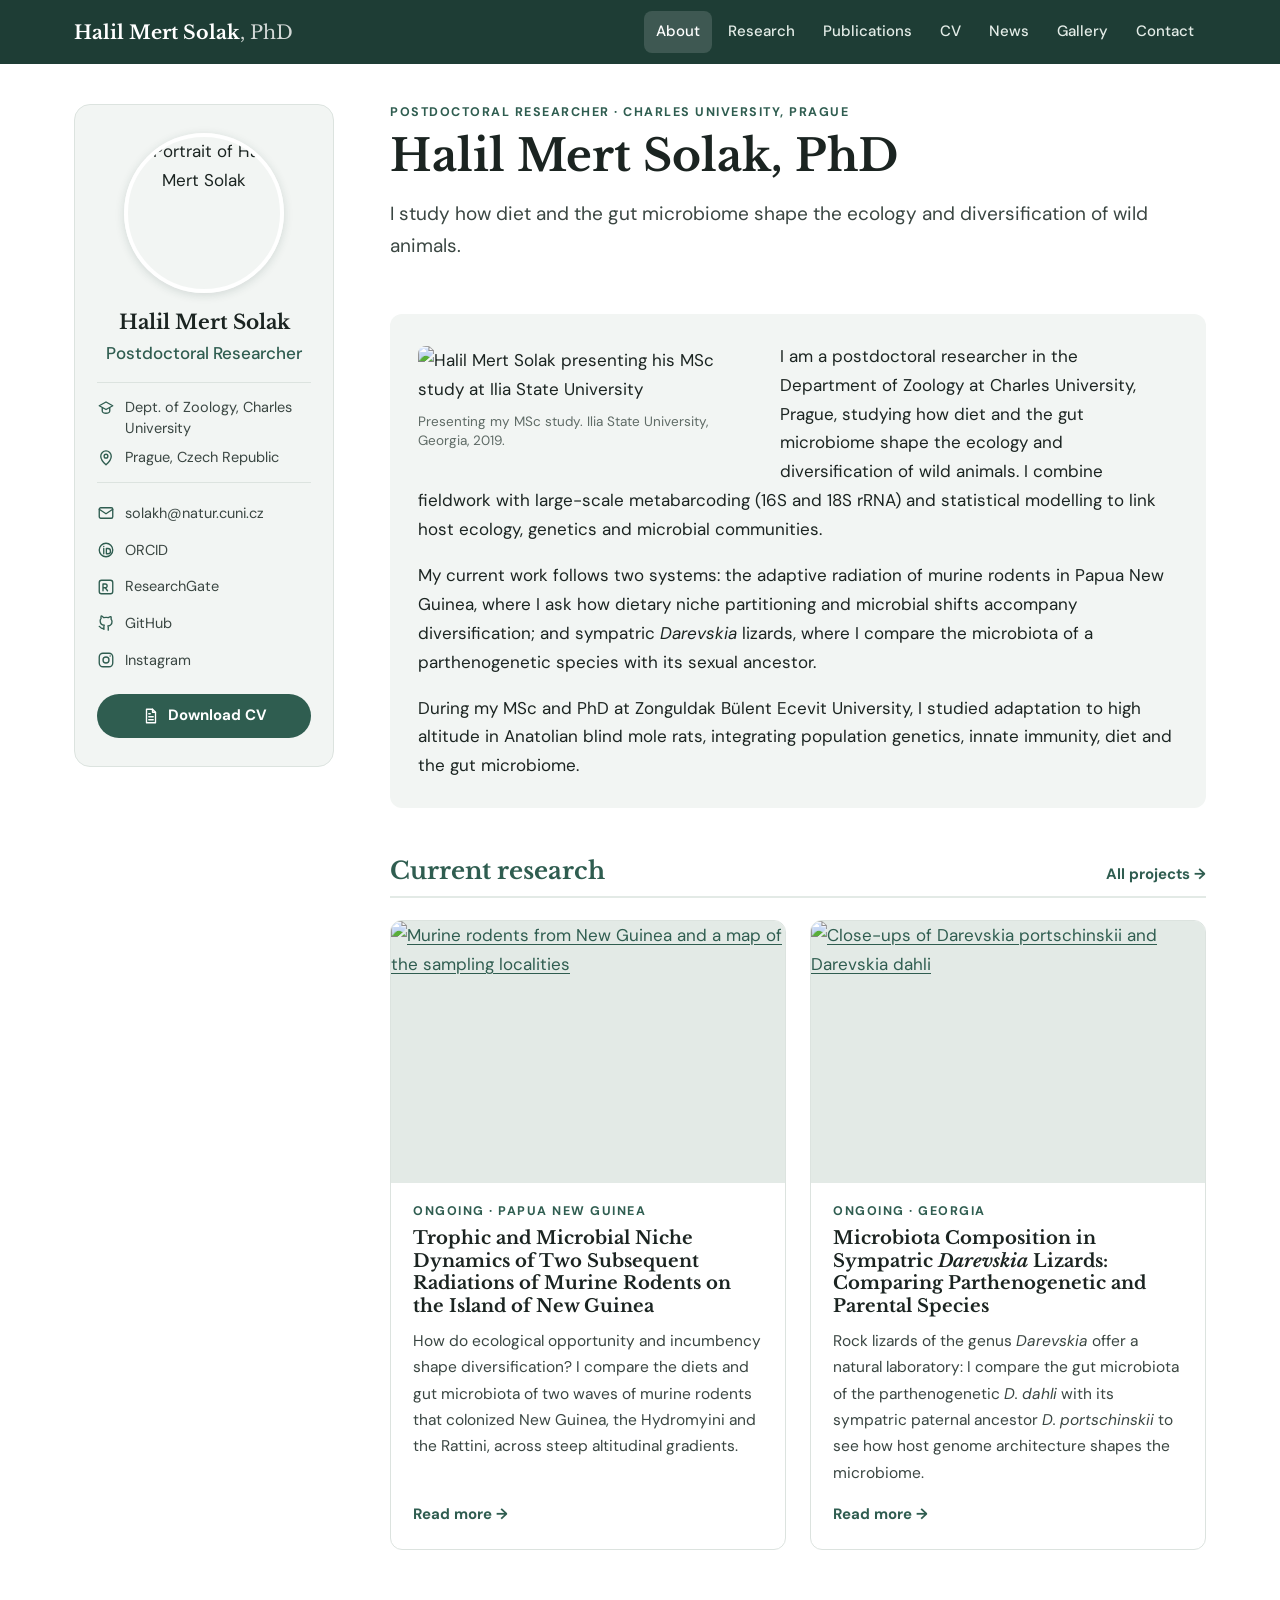
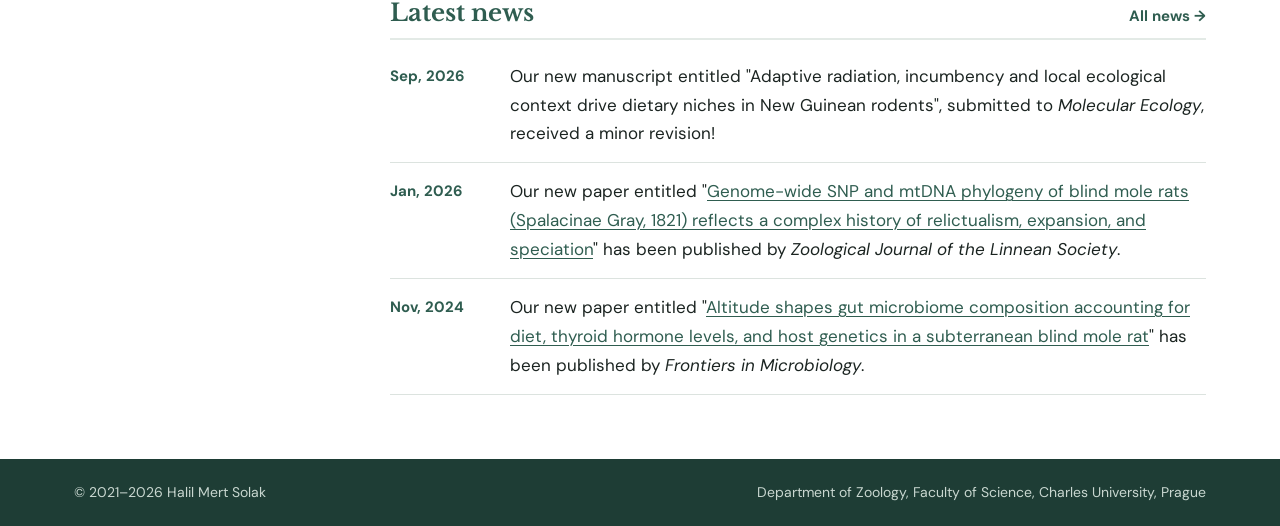
==== index.html @ 71c6e470 "Replace template with custom static research website Co-Authored-By: Claude Opus 5.5 <noreply@anthro" ====
<!doctype html>
<html lang="en">
<head>
<meta charset="utf-8">
<meta name="viewport" content="width=device-width, initial-scale=1">
<title>Halil Mert Solak, PhD | Postdoctoral Researcher, Charles University</title>
<meta name="description" content="Halil Mert Solak, PhD – postdoctoral researcher at Charles University, Prague, studying diet, gut microbiome and diversification of wild rodents and lizards.">
<link rel="canonical" href="https://hmertsolak.github.io/">
<meta property="og:title" content="Halil Mert Solak, PhD | Postdoctoral Researcher, Charles University">
<meta property="og:description" content="Halil Mert Solak, PhD – postdoctoral researcher at Charles University, Prague, studying diet, gut microbiome and diversification of wild rodents and lizards.">
<meta property="og:type" content="website">
<meta property="og:url" content="https://hmertsolak.github.io/">
<meta property="og:image" content="https://hmertsolak.github.io/images/portrait.jpg">
<link rel="icon" href="/images/favicon.svg" type="image/svg+xml">
<link rel="preconnect" href="https://fonts.googleapis.com">
<link rel="preconnect" href="https://fonts.gstatic.com" crossorigin>
<link href="https://fonts.googleapis.com/css2?family=DM+Sans:ital,opsz,wght@0,9..40,400;0,9..40,500;0,9..40,700;1,9..40,400&family=Libre+Baskerville:ital,wght@0,400;0,700;1,400&display=swap" rel="stylesheet">
<link rel="stylesheet" href="/assets/css/site.css">
</head>
<body>
<a class="skip" href="#main">Skip to content</a>
<header class="topbar">
  <div class="topbar-inner">
    <a class="brand" href="/">Halil Mert Solak<span>, PhD</span></a>
    <button class="menu-btn" aria-label="Open menu" aria-expanded="false" aria-controls="site-nav"><svg viewBox="0 0 24 24" aria-hidden="true"><path d="M4 7h16M4 12h16M4 17h16"/></svg></button>
    <nav id="site-nav" aria-label="Main">
<a href="/" aria-current="page">About</a>
<a href="/research/">Research</a>
<a href="/publications/">Publications</a>
<a href="/cv/">CV</a>
<a href="/news/">News</a>
<a href="/gallery/">Gallery</a>
<a href="/contact/">Contact</a>
    </nav>
  </div>
</header>
<div class="layout">
<aside class="sidebar" aria-label="Profile">
  <img class="avatar" src="/images/portrait.jpg" alt="Portrait of Halil Mert Solak" width="160" height="160">
  <div class="who">
    <p class="name">Halil Mert Solak</p>
    <p class="role">Postdoctoral Researcher</p>
  </div>
  <ul class="meta">
    <li><svg viewBox="0 0 24 24" aria-hidden="true"><path d="M3 9l9-5 9 5-9 5-9-5z"/><path d="M7 11.5V16c0 1.5 2.5 3 5 3s5-1.5 5-3v-4.5"/></svg><span>Dept. of Zoology, Charles University</span></li>
    <li><svg viewBox="0 0 24 24" aria-hidden="true"><path d="M12 21s-7-6.2-7-11.5A7 7 0 0 1 19 9.5C19 14.8 12 21 12 21z"/><circle cx="12" cy="9.5" r="2.5"/></svg><span>Prague, Czech Republic</span></li>
  </ul>
  <ul class="links">
<li><a href="mailto:solakh@natur.cuni.cz"><svg viewBox="0 0 24 24" aria-hidden="true"><rect x="3" y="5" width="18" height="14" rx="2"/><path d="M3 7l9 6 9-6"/></svg><span>solakh@natur.cuni.cz</span></a></li>
<li><a href="https://orcid.org/0000-0001-6877-9274" target="_blank" rel="noopener"><svg viewBox="0 0 24 24" aria-hidden="true"><circle cx="12" cy="12" r="9"/><path d="M9 10v7M9 7.2v.1M12.5 10v7h2a3.5 3.5 0 0 0 0-7h-2z"/></svg><span>ORCID</span></a></li>
<li><a href="https://www.researchgate.net/profile/Halil-Solak-3" target="_blank" rel="noopener"><svg viewBox="0 0 24 24" aria-hidden="true"><rect x="3" y="3" width="18" height="18" rx="3"/><path d="M8 17V8h3a2.5 2.5 0 0 1 0 5H8m3 0l3 4"/></svg><span>ResearchGate</span></a></li>
<li><a href="https://github.com/hmertsolak" target="_blank" rel="noopener"><svg viewBox="0 0 24 24" aria-hidden="true"><path d="M9 19c-4 1.5-4-2-6-2.5m12 5v-3.5c0-1 .1-1.4-.5-2 2.8-.3 5.5-1.4 5.5-6a4.6 4.6 0 0 0-1.3-3.2 4.2 4.2 0 0 0-.1-3.2s-1-.3-3.4 1.3a11.6 11.6 0 0 0-6.2 0C6.6 2.3 5.6 2.6 5.6 2.6a4.2 4.2 0 0 0-.1 3.2A4.6 4.6 0 0 0 4.2 9c0 4.6 2.7 5.7 5.5 6-.6.6-.6 1.2-.5 2v3.5"/></svg><span>GitHub</span></a></li>
<li><a href="https://www.instagram.com/solak.jpg/" target="_blank" rel="noopener"><svg viewBox="0 0 24 24" aria-hidden="true"><rect x="3" y="3" width="18" height="18" rx="5"/><circle cx="12" cy="12" r="4"/><path d="M17.5 6.5v.1"/></svg><span>Instagram</span></a></li>
  </ul>
  <a class="btn btn-cv" href="/files/Solak_HM_CV.pdf"><svg viewBox="0 0 24 24" aria-hidden="true"><path d="M6 3h8l4 4v14H6z"/><path d="M14 3v4h4M9 13h6M9 17h6M9 9h2"/></svg><span>Download CV</span></a>
</aside>
<main id="main" class="content">
<section class="intro">
  <p class="eyebrow">Postdoctoral Researcher · Charles University, Prague</p>
  <h1>Halil Mert Solak, PhD</h1>
  <p class="lede">I study how diet and the gut microbiome shape the ecology and diversification of wild animals.</p>
</section>

<section class="bio">
  <figure class="bio-fig">
    <img src="/images/bio-msc.jpg" alt="Halil Mert Solak presenting his MSc study at Ilia State University" loading="lazy">
    <figcaption>Presenting my MSc study. Ilia State University, Georgia, 2019.</figcaption>
  </figure>
  <p>I am a postdoctoral researcher in the Department of Zoology at Charles University, Prague, studying how diet and the gut microbiome shape the ecology and diversification of wild animals. I combine fieldwork with large-scale metabarcoding (16S and 18S rRNA) and statistical modelling to link host ecology, genetics and microbial communities.</p>
  <p>My current work follows two systems: the adaptive radiation of murine rodents in Papua New Guinea, where I ask how dietary niche partitioning and microbial shifts accompany diversification; and sympatric <em>Darevskia</em> lizards, where I compare the microbiota of a parthenogenetic species with its sexual ancestor.</p>
  <p>During my MSc and PhD at Zonguldak Bülent Ecevit University, I studied adaptation to high altitude in Anatolian blind mole rats, integrating population genetics, innate immunity, diet and the gut microbiome.</p>
</section>

<section class="block">
  <div class="block-head"><h2>Current research</h2><a class="more" href="/research/">All projects →</a></div>
  <div class="cards">
<article class="card">
  <a class="card-img" href="/research/#new-guinea"><img src="/images/project-newguinea.png" alt="Murine rodents from New Guinea and a map of the sampling localities" loading="lazy"></a>
  <div class="card-body">
    <p class="eyebrow">Ongoing · Papua New Guinea</p>
    <h3><a href="/research/#new-guinea">Trophic and Microbial Niche Dynamics of Two Subsequent Radiations of Murine Rodents on the Island of New Guinea</a></h3>
    <p>How do ecological opportunity and incumbency shape diversification? I compare the diets and gut microbiota of two waves of murine rodents that colonized New Guinea, the Hydromyini and the Rattini, across steep altitudinal gradients.</p>
    <a class="more" href="/research/#new-guinea">Read more →</a>
  </div>
</article>
<article class="card">
  <a class="card-img" href="/research/#darevskia"><img src="/images/project-darevskia.png" alt="Close-ups of Darevskia portschinskii and Darevskia dahli" loading="lazy"></a>
  <div class="card-body">
    <p class="eyebrow">Ongoing · Georgia</p>
    <h3><a href="/research/#darevskia">Microbiota Composition in Sympatric <em>Darevskia</em> Lizards: Comparing Parthenogenetic and Parental Species</a></h3>
    <p>Rock lizards of the genus <em>Darevskia</em> offer a natural laboratory: I compare the gut microbiota of the parthenogenetic <em>D. dahli</em> with its sympatric paternal ancestor <em>D. portschinskii</em> to see how host genome architecture shapes the microbiome.</p>
    <a class="more" href="/research/#darevskia">Read more →</a>
  </div>
</article>
  </div>
</section>

<section class="block">
  <div class="block-head"><h2>Latest news</h2><a class="more" href="/news/">All news →</a></div>
  <ul class="news">
<li><time>Sep, 2026</time><p>Our new manuscript entitled "Adaptive radiation, incumbency and local ecological context drive dietary niches in New Guinean rodents", submitted to <em>Molecular Ecology</em>, received a minor revision!</p></li>
<li><time>Jan, 2026</time><p>Our new paper entitled "<a href="https://doi.org/10.1093/zoolinnean/zlaf186" target="_blank" rel="noopener">Genome-wide SNP and mtDNA phylogeny of blind mole rats (Spalacinae Gray, 1821) reflects a complex history of relictualism, expansion, and speciation</a>" has been published by <em>Zoological Journal of the Linnean Society</em>.</p></li>
<li><time>Nov, 2024</time><p>Our new paper entitled "<a href="https://www.frontiersin.org/journals/microbiology/articles/10.3389/fmicb.2024.1476845/full" target="_blank" rel="noopener">Altitude shapes gut microbiome composition accounting for diet, thyroid hormone levels, and host genetics in a subterranean blind mole rat</a>" has been published by <em>Frontiers in Microbiology</em>.</p></li>
  </ul>
</section>
</main>
</div>
<footer class="footer">
  <div class="footer-inner">
    <span>© 2021–2026 Halil Mert Solak</span>
    <span>Department of Zoology, Faculty of Science, Charles University, Prague</span>
  </div>
</footer>
<script>
const b=document.querySelector('.menu-btn'),n=document.getElementById('site-nav');
b.addEventListener('click',()=>{const o=n.classList.toggle('open');b.setAttribute('aria-expanded',o)});
</script>
</body>
</html>
---- assets/css/site.css ----
/* Halil Mert Solak — personal research site */
:root{
  --green:#2F5D50; --green-dark:#1E3D35; --green-ink:#24483E;
  --sage:#F2F5F3; --sage-2:#E3EAE6; --line:#DCE3DF;
  --ink:#1B2421; --ink-2:#3A4642; --muted:#5F6B66;
  --clay:#8A5A22; --white:#fff;
  --serif:"Libre Baskerville",Georgia,serif;
  --sans:"DM Sans",system-ui,-apple-system,"Segoe UI",sans-serif;
  --radius:12px; --max:1180px;
}
*{box-sizing:border-box}
html{scroll-behavior:smooth}
body{margin:0;background:var(--white);color:var(--ink);font:400 17px/1.7 var(--sans);-webkit-font-smoothing:antialiased}
img{max-width:100%;display:block}
a{color:var(--green);text-decoration-thickness:1px;text-underline-offset:3px}
a:hover{color:var(--green-dark)}
h1,h2,h3{font-family:var(--serif);color:var(--ink);font-weight:700;line-height:1.25;margin:0 0 .6em}
h1{font-size:clamp(30px,4vw,40px)}
h2{font-size:24px;color:var(--green)}
h3{font-size:19px}
p{margin:0 0 1em}
em{font-style:italic}
.muted{color:var(--muted)}
.eyebrow{font:700 12.5px/1.4 var(--sans);letter-spacing:.12em;text-transform:uppercase;color:var(--green);margin:0 0 .5em}
.lede{font-size:19px;color:var(--ink-2);max-width:62ch}
.skip{position:absolute;left:-999px}
.skip:focus{left:12px;top:12px;background:#fff;padding:8px 12px;z-index:10}
svg{width:18px;height:18px;fill:none;stroke:currentColor;stroke-width:1.8;stroke-linecap:round;stroke-linejoin:round;flex:none}

/* top bar */
.topbar{background:var(--green-dark);color:#fff;position:sticky;top:0;z-index:5}
.topbar-inner{max-width:var(--max);margin:0 auto;padding:0 24px;display:flex;align-items:center;justify-content:space-between;min-height:64px;gap:16px}
.brand{font:700 19px/1 var(--serif);color:#fff;text-decoration:none}
.brand span{font-weight:400;opacity:.8}
.brand:hover{color:#fff}
#site-nav{display:flex;gap:4px;flex-wrap:wrap}
#site-nav a{color:#E3ECE7;text-decoration:none;font-weight:500;font-size:15px;padding:8px 12px;border-radius:8px}
#site-nav a:hover{background:rgba(255,255,255,.08);color:#fff}
#site-nav a[aria-current=page]{background:rgba(255,255,255,.14);color:#fff}
.menu-btn{display:none;background:none;border:0;color:#fff;padding:10px;margin-right:-10px;cursor:pointer}
.menu-btn svg{width:24px;height:24px}

/* layout */
.layout{max-width:var(--max);margin:0 auto;padding:40px 24px 64px;display:grid;grid-template-columns:260px minmax(0,1fr);gap:56px;align-items:start}
.sidebar{position:sticky;top:96px;background:var(--sage);border:1px solid var(--line);border-radius:16px;padding:28px 22px;text-align:center}
.avatar{width:160px;height:160px;border-radius:50%;object-fit:cover;margin:0 auto 16px;border:4px solid #fff;box-shadow:0 2px 10px rgba(30,61,53,.15)}
.who .name{font:700 20px/1.3 var(--serif);margin:0 0 4px}
.who .role{color:var(--green);font-weight:500;margin:0 0 14px}
.sidebar ul{list-style:none;margin:0;padding:0;text-align:left}
.meta{border-top:1px solid var(--line);padding-top:14px!important;margin-bottom:14px!important}
.meta li{display:flex;gap:10px;font-size:14.5px;color:var(--ink-2);margin-bottom:8px;line-height:1.45}
.meta svg{color:var(--green);margin-top:2px}
.links{border-top:1px solid var(--line);padding-top:12px!important}
.links a{display:flex;gap:10px;align-items:center;padding:6px 8px;margin:0 -8px;border-radius:8px;font-size:14.5px;text-decoration:none;color:var(--ink-2);overflow-wrap:anywhere}
.links a:hover{background:var(--sage-2);color:var(--green-dark)}
.links svg{color:var(--green)}
.btn{display:inline-flex;align-items:center;gap:8px;min-height:44px;padding:0 20px;background:var(--green);color:#fff;border-radius:999px;font-weight:700;font-size:15px;text-decoration:none}
.btn:hover{background:var(--green-dark);color:#fff}
.btn-cv{margin-top:16px;width:100%;justify-content:center}

/* content */
.content{min-width:0}
.intro{padding-bottom:8px}
.intro h1{font-size:clamp(32px,4.5vw,44px);margin-bottom:.35em}
.bio{background:var(--sage);border-radius:var(--radius);padding:28px;margin:24px 0 8px;display:flow-root}
.bio-fig{float:left;width:min(44%,340px);margin:4px 28px 12px 0}
.bio-fig img{border-radius:8px}
.bio-fig figcaption{font-size:13.5px;color:var(--muted);margin-top:8px;line-height:1.45}
.bio p:last-child{margin-bottom:0}
.block{margin-top:48px}
.block-head{display:flex;justify-content:space-between;align-items:baseline;gap:12px;flex-wrap:wrap;border-bottom:2px solid var(--sage-2);margin-bottom:22px}
.block-head h2{margin-bottom:.4em}
.more{font-weight:700;font-size:15px;text-decoration:none}
.more:hover{text-decoration:underline}

.cards{display:grid;grid-template-columns:repeat(auto-fit,minmax(min(100%,300px),1fr));gap:24px}
.card{border:1px solid var(--line);border-radius:var(--radius);overflow:hidden;display:flex;flex-direction:column;background:#fff;transition:box-shadow .2s,transform .2s}
.card:hover{box-shadow:0 8px 24px rgba(30,61,53,.12);transform:translateY(-2px)}
.card-img{display:block;aspect-ratio:3/2;background:var(--sage-2);overflow:hidden}
.card-img img{width:100%;height:100%;object-fit:cover}
.card-body{padding:20px 22px 22px;display:flex;flex-direction:column;flex:1}
.card-body h3{font-size:18px}
.card-body h3 a{color:var(--ink);text-decoration:none}
.card-body h3 a:hover{color:var(--green)}
.card-body p:not(.eyebrow){font-size:15.5px;color:var(--ink-2)}
.card-body .more{margin-top:auto}

.news{list-style:none;margin:0;padding:0}
.news li{display:grid;grid-template-columns:100px 1fr;gap:20px;padding:14px 0;border-bottom:1px solid var(--line)}
.news li:first-child{padding-top:0}
.news time{font-weight:700;color:var(--green);font-size:15px;padding-top:2px;white-space:nowrap}
.news p{margin:0}
.news.full{margin-top:24px}

.project{padding:28px 0;border-bottom:1px solid var(--line);scroll-margin-top:90px}
.project:last-child{border-bottom:0}
.project-img{width:100%;max-height:360px;object-fit:cover;border-radius:var(--radius);margin-bottom:18px;background:var(--sage-2)}
.project.prev{background:var(--sage);border:0;border-radius:var(--radius);padding:26px 28px;margin-bottom:20px}
.facts{display:grid;grid-template-columns:130px 1fr;gap:6px 16px;font-size:15px;margin:16px 0;padding-top:14px;border-top:1px solid var(--line)}
.facts dt{font-weight:700;color:var(--ink)}
.facts dd{margin:0;color:var(--ink-2)}

.pubs{margin:0;padding-left:1.4em}
.pubs li{margin-bottom:16px;padding-left:6px}
.pubs li::marker{color:var(--green);font-weight:700}

.cv-head{display:flex;flex-wrap:wrap;justify-content:space-between;align-items:center;gap:16px 24px;background:var(--sage);border-radius:var(--radius);padding:26px 28px}
.cv-head h1{margin-bottom:.2em}
.cv-head .lede{margin:0;font-size:17px}
.row{padding:14px 0;border-bottom:1px solid var(--line)}
.row:last-child{border-bottom:0}
.row-head{display:flex;justify-content:space-between;gap:4px 16px;flex-wrap:wrap;align-items:baseline}
.row h3{font-size:17.5px;margin:0 0 4px}
.when{color:var(--green);font-weight:700;font-size:15px;white-space:nowrap}
.row p{margin:0 0 2px;color:var(--ink-2);font-size:15.5px}
.talks{list-style:none;margin:0;padding:0}
.talks li{display:grid;grid-template-columns:72px 1fr;gap:16px;padding:14px 0;border-bottom:1px solid var(--line)}
.talks p{margin:0;font-size:15.5px}
.talks .t{font-weight:700;color:var(--ink)}
.badge{font:700 11px/1 var(--sans);letter-spacing:.08em;text-transform:uppercase;padding:6px 0;border-radius:6px;text-align:center;height:fit-content;margin-top:3px}
.badge.talk{background:var(--green);color:#fff}
.badge.poster{background:#F3E8DA;color:var(--clay)}

.poster{display:grid;grid-template-columns:minmax(0,300px) 1fr;gap:32px;align-items:center;background:var(--sage);border-radius:var(--radius);padding:28px;margin-top:24px}
.poster-img img{border-radius:6px;box-shadow:0 4px 16px rgba(30,61,53,.18);transition:transform .2s}
.poster-img:hover img{transform:scale(1.02)}
.poster h2{color:var(--ink);font-size:21px}
.photos{display:grid;grid-template-columns:repeat(auto-fill,minmax(min(100%,280px),1fr));gap:24px}
.photos figure{margin:0}
.photos img{width:100%;aspect-ratio:4/3;object-fit:cover;border-radius:10px}
.photos figcaption{font-size:14.5px;margin-top:8px;line-height:1.5}

.contact-grid{display:grid;grid-template-columns:repeat(auto-fit,minmax(min(100%,240px),1fr));gap:20px;margin-top:28px}
.contact-card{background:var(--sage);border-radius:var(--radius);padding:22px 24px}
.contact-card h2{font-size:19px}
.contact-card p:last-child{margin:0}

.footer{background:var(--green-dark);color:#C9D7D0;font-size:14px}
.footer-inner{max-width:var(--max);margin:0 auto;padding:22px 24px;display:flex;flex-wrap:wrap;justify-content:space-between;gap:8px 24px}

/* responsive */
@media (max-width:900px){
  .layout{grid-template-columns:1fr;gap:28px;padding-top:24px}
  .sidebar{position:static;display:grid;grid-template-columns:96px 1fr;gap:4px 18px;text-align:left;padding:20px}
  .avatar{width:96px;height:96px;margin:0;grid-row:span 2}
  .who{align-self:end}
  .who .role{margin-bottom:0}
  .meta,.links,.btn-cv{grid-column:1/-1}
  .links{display:flex;flex-wrap:wrap;gap:4px 14px}
  .links a{margin:0}
}
@media (max-width:760px){
  .menu-btn{display:block}
  #site-nav{display:none;position:absolute;left:0;right:0;top:64px;background:var(--green-dark);flex-direction:column;padding:8px 16px 16px}
  #site-nav.open{display:flex}
  #site-nav a{padding:12px}
  .bio-fig{float:none;width:100%;margin:0 0 16px}
  .poster{grid-template-columns:1fr}
  .news li{grid-template-columns:1fr;gap:2px}
  .facts{grid-template-columns:1fr}
  .bio,.project.prev,.cv-head,.poster{padding:20px}
  body{font-size:16px}
}
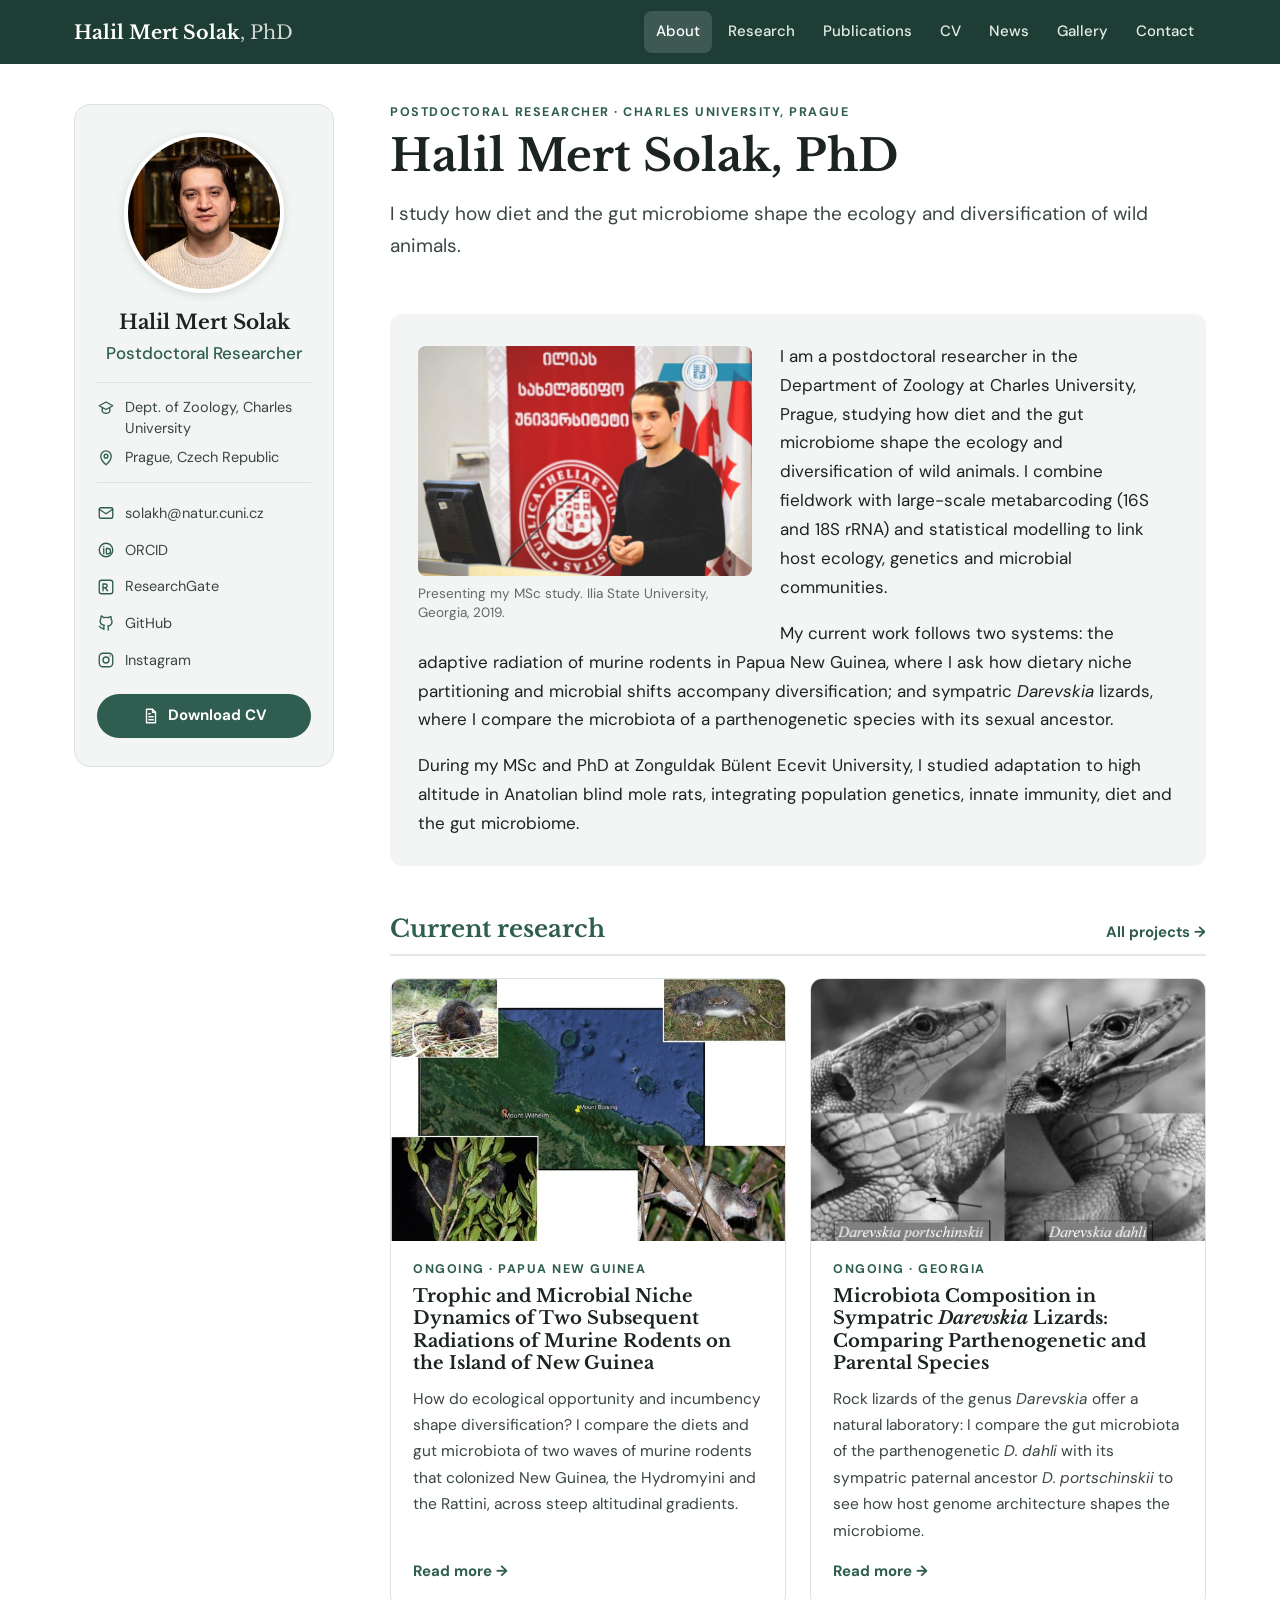
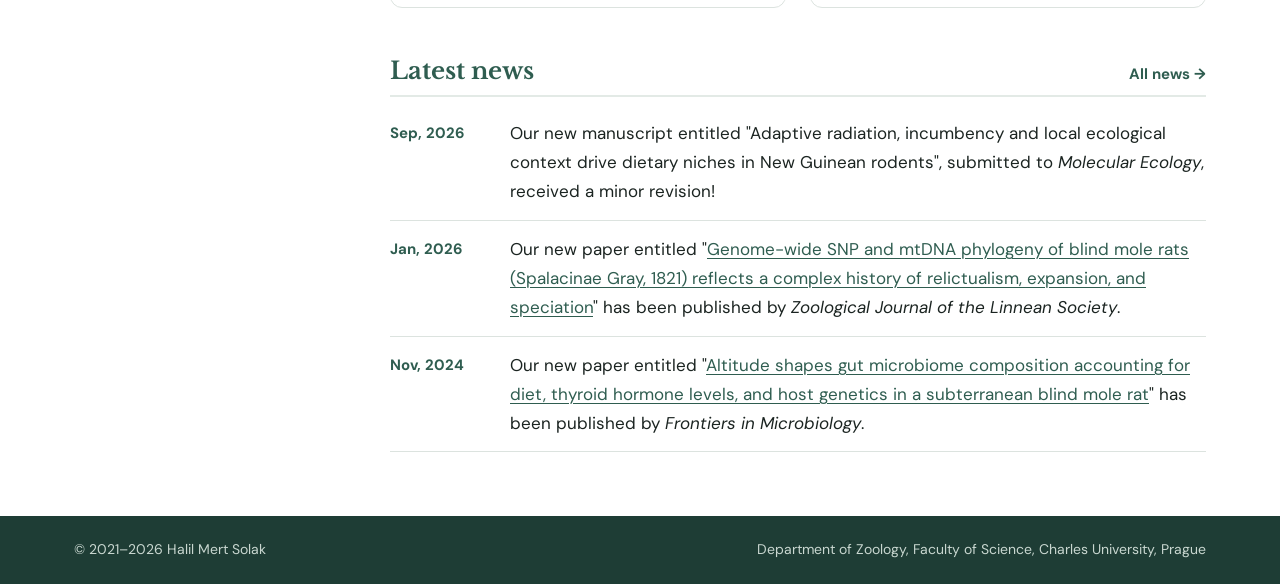
==== commit 1e3cf0aa: "Organise images and CV, use compressed JPGs Co-Authored-By: Claude Opus 5.5 <noreply@anthropic.com> " ====
--- a/index.html
+++ b/index.html
@@ -75,7 +75,7 @@
   <div class="block-head"><h2>Current research</h2><a class="more" href="/research/">All projects →</a></div>
   <div class="cards">
 <article class="card">
-  <a class="card-img" href="/research/#new-guinea"><img src="/images/project-newguinea.png" alt="Murine rodents from New Guinea and a map of the sampling localities" loading="lazy"></a>
+  <a class="card-img" href="/research/#new-guinea"><img src="/images/project-newguinea.jpg" alt="Murine rodents from New Guinea and a map of the sampling localities" loading="lazy"></a>
   <div class="card-body">
     <p class="eyebrow">Ongoing · Papua New Guinea</p>
     <h3><a href="/research/#new-guinea">Trophic and Microbial Niche Dynamics of Two Subsequent Radiations of Murine Rodents on the Island of New Guinea</a></h3>
@@ -84,7 +84,7 @@
   </div>
 </article>
 <article class="card">
-  <a class="card-img" href="/research/#darevskia"><img src="/images/project-darevskia.png" alt="Close-ups of Darevskia portschinskii and Darevskia dahli" loading="lazy"></a>
+  <a class="card-img" href="/research/#darevskia"><img src="/images/project-darevskia.jpg" alt="Close-ups of Darevskia portschinskii and Darevskia dahli" loading="lazy"></a>
   <div class="card-body">
     <p class="eyebrow">Ongoing · Georgia</p>
     <h3><a href="/research/#darevskia">Microbiota Composition in Sympatric <em>Darevskia</em> Lizards: Comparing Parthenogenetic and Parental Species</a></h3>
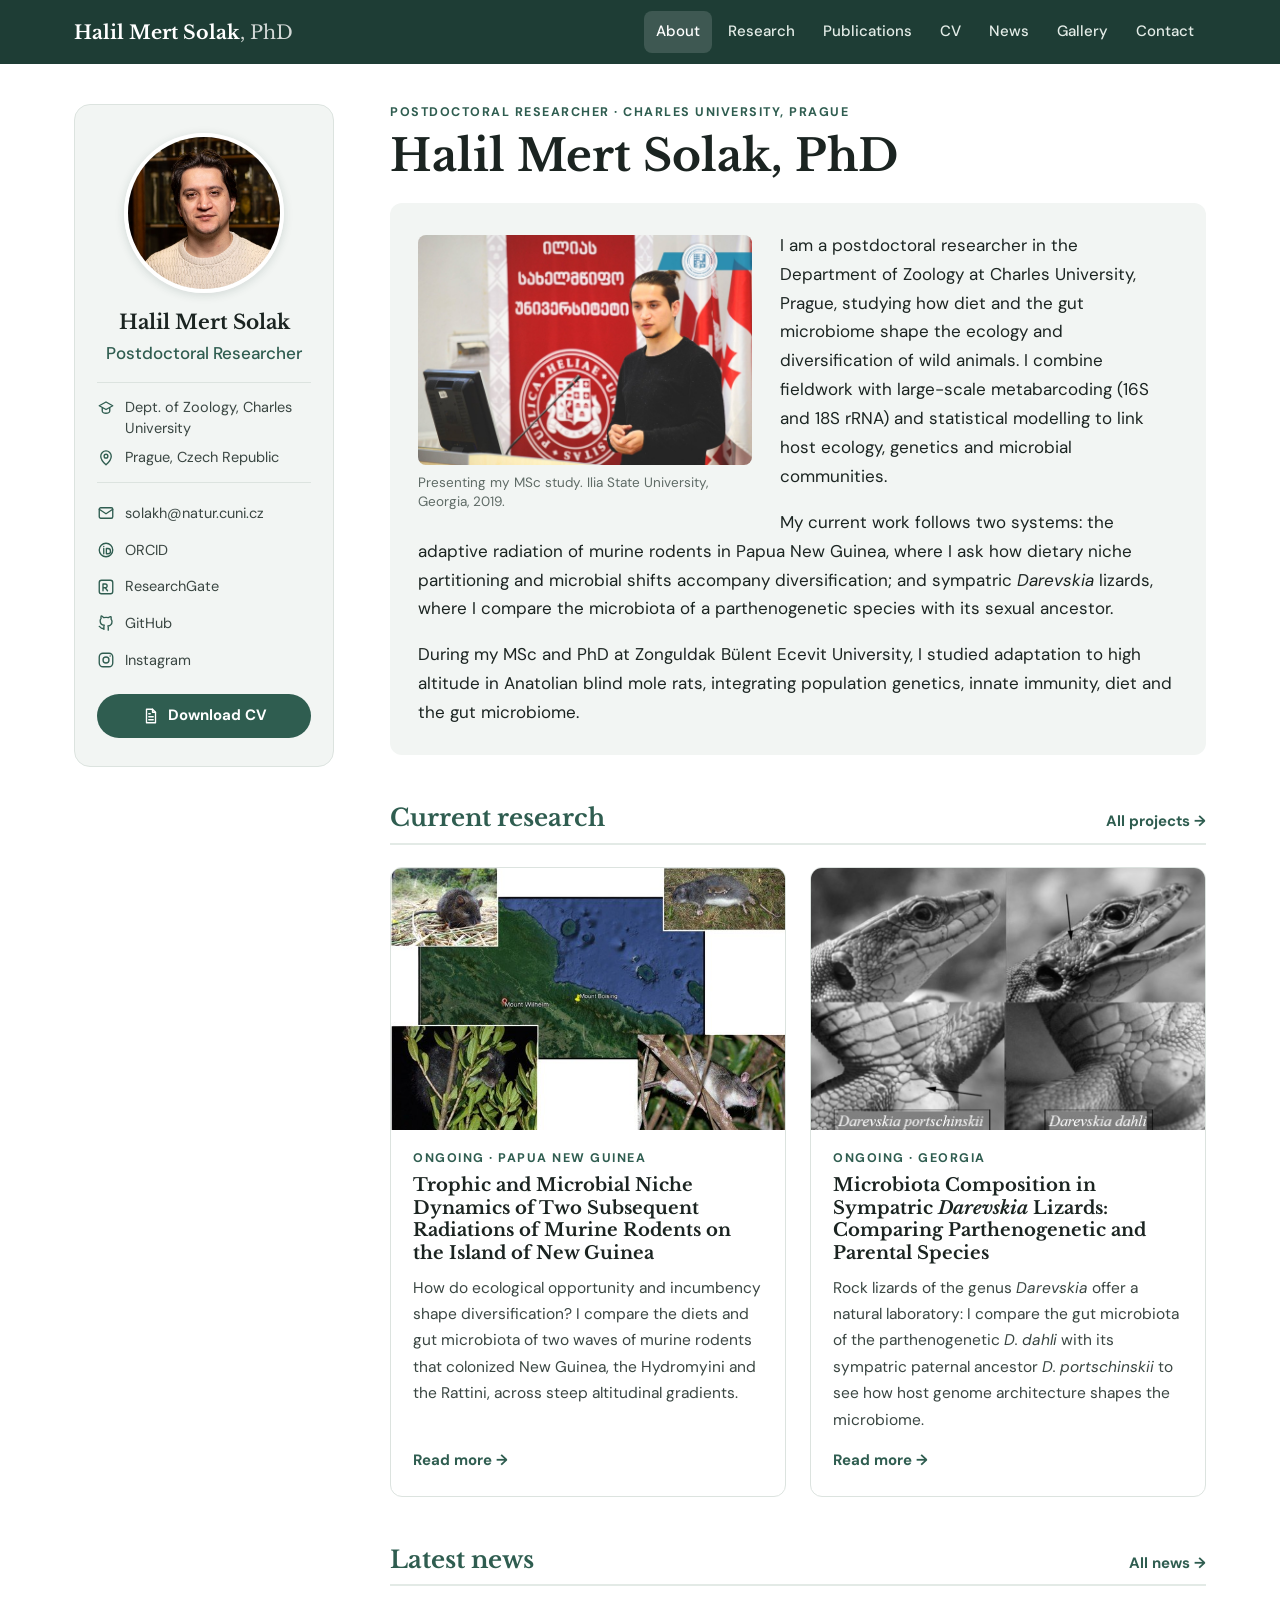
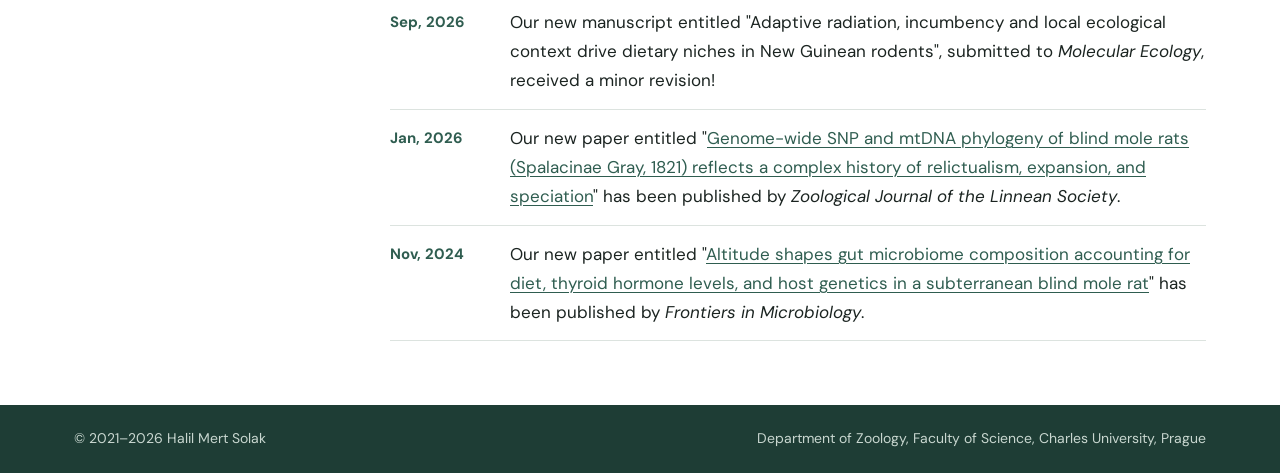
==== commit e664c456: "Group talks and posters, trim intros, update CV web address Co-Authored-By: Claude Opus 5.5 <noreply" ====
--- a/index.html
+++ b/index.html
@@ -15,7 +15,7 @@
 <link rel="preconnect" href="https://fonts.googleapis.com">
 <link rel="preconnect" href="https://fonts.gstatic.com" crossorigin>
 <link href="https://fonts.googleapis.com/css2?family=DM+Sans:ital,opsz,wght@0,9..40,400;0,9..40,500;0,9..40,700;1,9..40,400&family=Libre+Baskerville:ital,wght@0,400;0,700;1,400&display=swap" rel="stylesheet">
-<link rel="stylesheet" href="/assets/css/site.css">
+<link rel="stylesheet" href="/assets/css/site.css?v=3">
 </head>
 <body>
 <a class="skip" href="#main">Skip to content</a>
@@ -58,7 +58,6 @@
 <section class="intro">
   <p class="eyebrow">Postdoctoral Researcher · Charles University, Prague</p>
   <h1>Halil Mert Solak, PhD</h1>
-  <p class="lede">I study how diet and the gut microbiome shape the ecology and diversification of wild animals.</p>
 </section>
 
 <section class="bio">
@@ -111,7 +110,11 @@
     <span>Department of Zoology, Faculty of Science, Charles University, Prague</span>
   </div>
 </footer>
+<dialog class="lightbox" aria-label="Enlarged image"><button class="lb-close" aria-label="Close">×</button><img alt=""></dialog>
 <script>
+const lb=document.querySelector('.lightbox'),lbi=lb.querySelector('img');
+document.querySelectorAll('a[data-lightbox]').forEach(l=>l.addEventListener('click',e=>{e.preventDefault();lbi.src=l.href;lbi.alt=l.querySelector('img').alt;lb.showModal()}));
+lb.addEventListener('click',e=>{if(e.target!==lbi)lb.close()});
 const b=document.querySelector('.menu-btn'),n=document.getElementById('site-nav');
 b.addEventListener('click',()=>{const o=n.classList.toggle('open');b.setAttribute('aria-expanded',o)});
 </script>
--- a/assets/css/site.css
+++ b/assets/css/site.css
@@ -161,3 +161,21 @@
   .bio,.project.prev,.cv-head,.poster{padding:20px}
   body{font-size:16px}
 }
+
+/* lightbox & image fixes */
+.project-img{max-height:none;height:auto;object-fit:contain;background:none}
+.poster-img,.photos a{cursor:zoom-in}
+.lightbox{border:0;padding:0;background:transparent;max-width:96vw;max-height:96vh;overflow:visible}
+.lightbox::backdrop{background:rgba(14,26,22,.88)}
+.lightbox img{max-width:94vw;max-height:92vh;width:auto;height:auto;border-radius:6px;cursor:zoom-out}
+.lb-close{position:fixed;top:14px;right:18px;width:44px;height:44px;border:0;border-radius:50%;background:rgba(255,255,255,.15);color:#fff;font-size:28px;line-height:1;cursor:pointer}
+.lb-close:hover{background:rgba(255,255,255,.3)}
+
+/* talks/posters lists */
+.talks li{display:block}
+h3.sub{font-family:var(--sans);font-size:13px;letter-spacing:.12em;text-transform:uppercase;color:var(--green);margin:22px 0 4px}
+h3.sub:first-of-type{margin-top:4px}
+.intro{padding-bottom:0}
+.intro h1{margin-bottom:0}
+.bio{margin-top:20px}
+.content > h1 + .block{margin-top:12px}
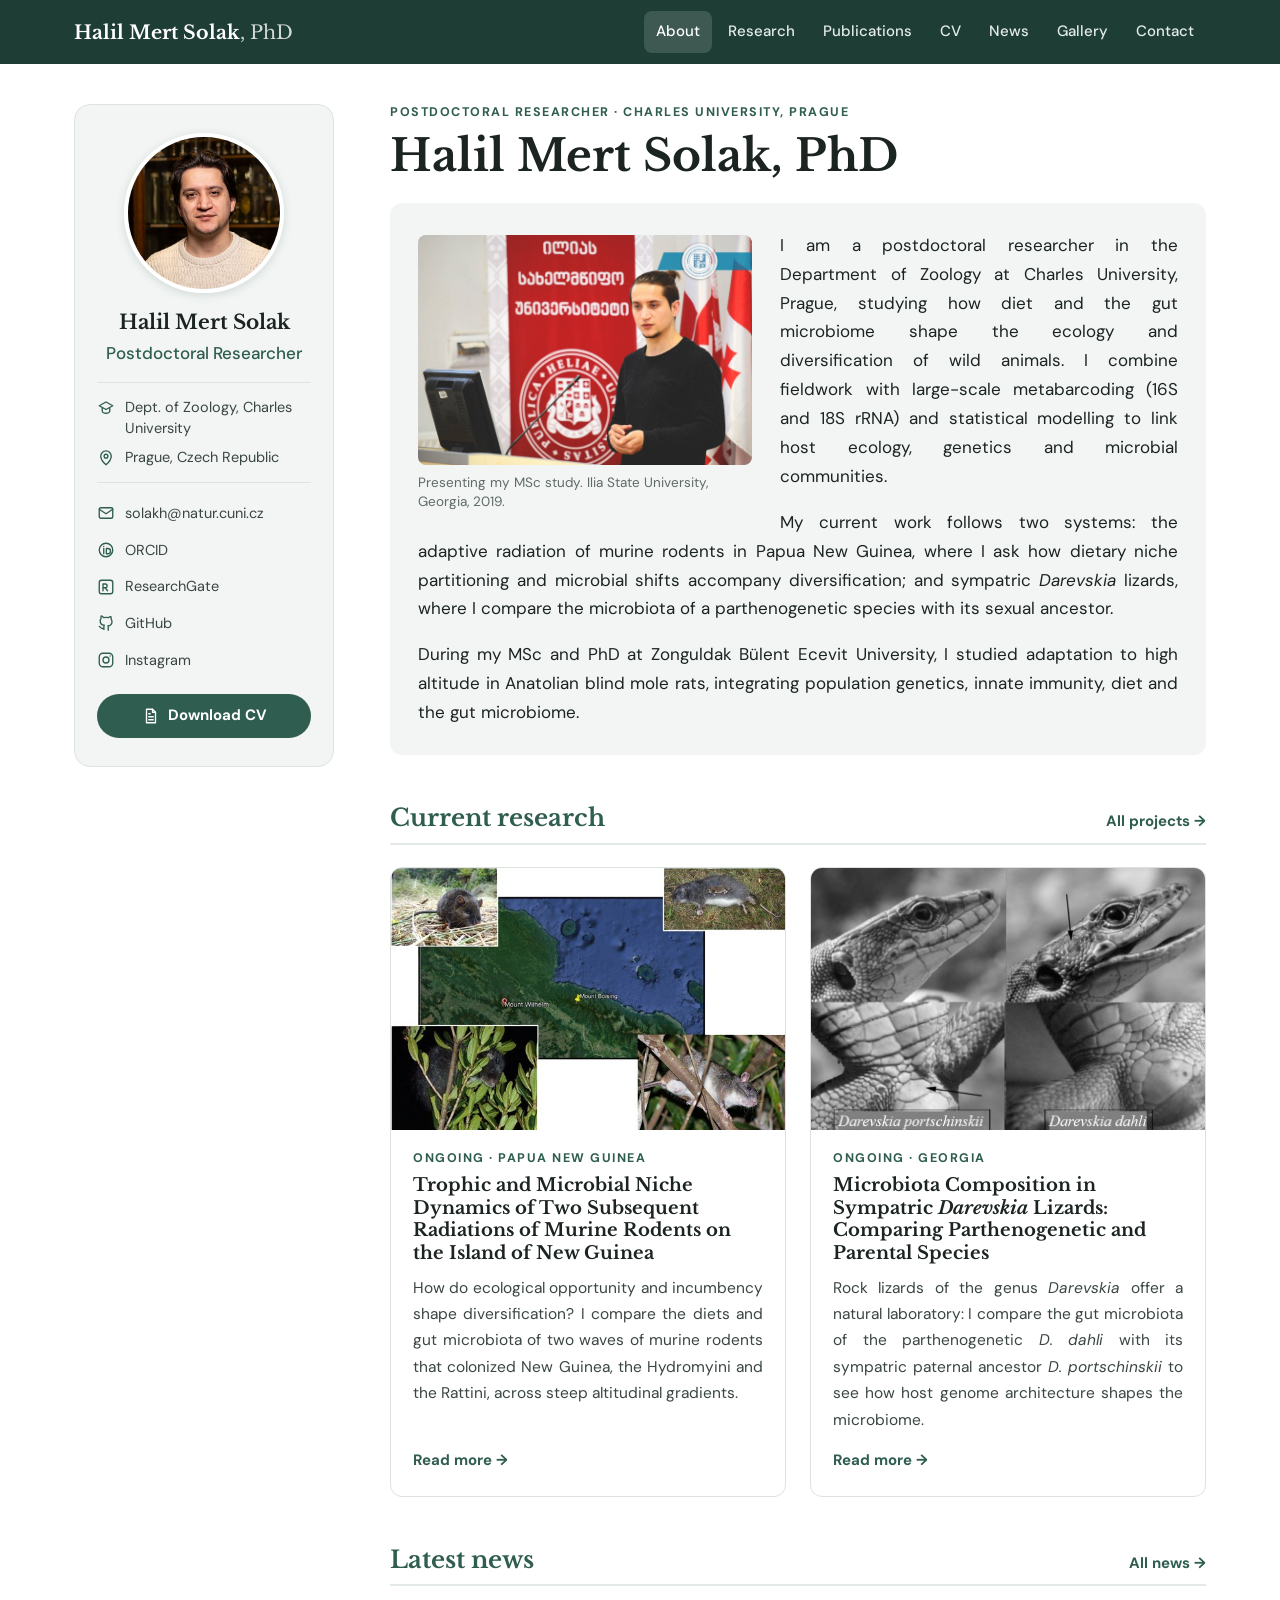
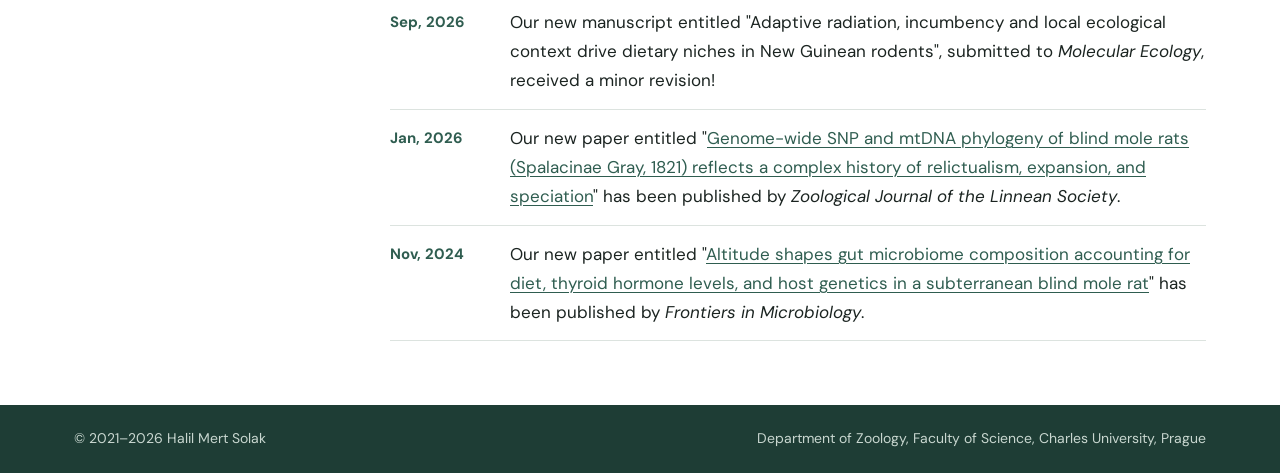
==== commit bb11df2d: "Justify paragraphs; remove design previews Co-Authored-By: Claude Opus 5.5 <noreply@anthropic.com> C" ====
--- a/index.html
+++ b/index.html
@@ -15,7 +15,7 @@
 <link rel="preconnect" href="https://fonts.googleapis.com">
 <link rel="preconnect" href="https://fonts.gstatic.com" crossorigin>
 <link href="https://fonts.googleapis.com/css2?family=DM+Sans:ital,opsz,wght@0,9..40,400;0,9..40,500;0,9..40,700;1,9..40,400&family=Libre+Baskerville:ital,wght@0,400;0,700;1,400&display=swap" rel="stylesheet">
-<link rel="stylesheet" href="/assets/css/site.css?v=3">
+<link rel="stylesheet" href="/assets/css/site.css?v=4">
 </head>
 <body>
 <a class="skip" href="#main">Skip to content</a>
@@ -52,7 +52,7 @@
 <li><a href="https://github.com/hmertsolak" target="_blank" rel="noopener"><svg viewBox="0 0 24 24" aria-hidden="true"><path d="M9 19c-4 1.5-4-2-6-2.5m12 5v-3.5c0-1 .1-1.4-.5-2 2.8-.3 5.5-1.4 5.5-6a4.6 4.6 0 0 0-1.3-3.2 4.2 4.2 0 0 0-.1-3.2s-1-.3-3.4 1.3a11.6 11.6 0 0 0-6.2 0C6.6 2.3 5.6 2.6 5.6 2.6a4.2 4.2 0 0 0-.1 3.2A4.6 4.6 0 0 0 4.2 9c0 4.6 2.7 5.7 5.5 6-.6.6-.6 1.2-.5 2v3.5"/></svg><span>GitHub</span></a></li>
 <li><a href="https://www.instagram.com/solak.jpg/" target="_blank" rel="noopener"><svg viewBox="0 0 24 24" aria-hidden="true"><rect x="3" y="3" width="18" height="18" rx="5"/><circle cx="12" cy="12" r="4"/><path d="M17.5 6.5v.1"/></svg><span>Instagram</span></a></li>
   </ul>
-  <a class="btn btn-cv" href="/files/Solak_HM_CV.pdf"><svg viewBox="0 0 24 24" aria-hidden="true"><path d="M6 3h8l4 4v14H6z"/><path d="M14 3v4h4M9 13h6M9 17h6M9 9h2"/></svg><span>Download CV</span></a>
+  <a class="btn btn-cv" href="/files/Solak_HM_CV.pdf?v=2026-10-28"><svg viewBox="0 0 24 24" aria-hidden="true"><path d="M6 3h8l4 4v14H6z"/><path d="M14 3v4h4M9 13h6M9 17h6M9 9h2"/></svg><span>Download CV</span></a>
 </aside>
 <main id="main" class="content">
 <section class="intro">
--- a/assets/css/site.css
+++ b/assets/css/site.css
@@ -179,3 +179,6 @@
 .intro h1{margin-bottom:0}
 .bio{margin-top:20px}
 .content > h1 + .block{margin-top:12px}
+
+/* justified body paragraphs (About & Research) */
+.bio > p, .card-body > p:not(.eyebrow), .project > p:not(.eyebrow){text-align:justify;hyphens:auto;-webkit-hyphens:auto}
